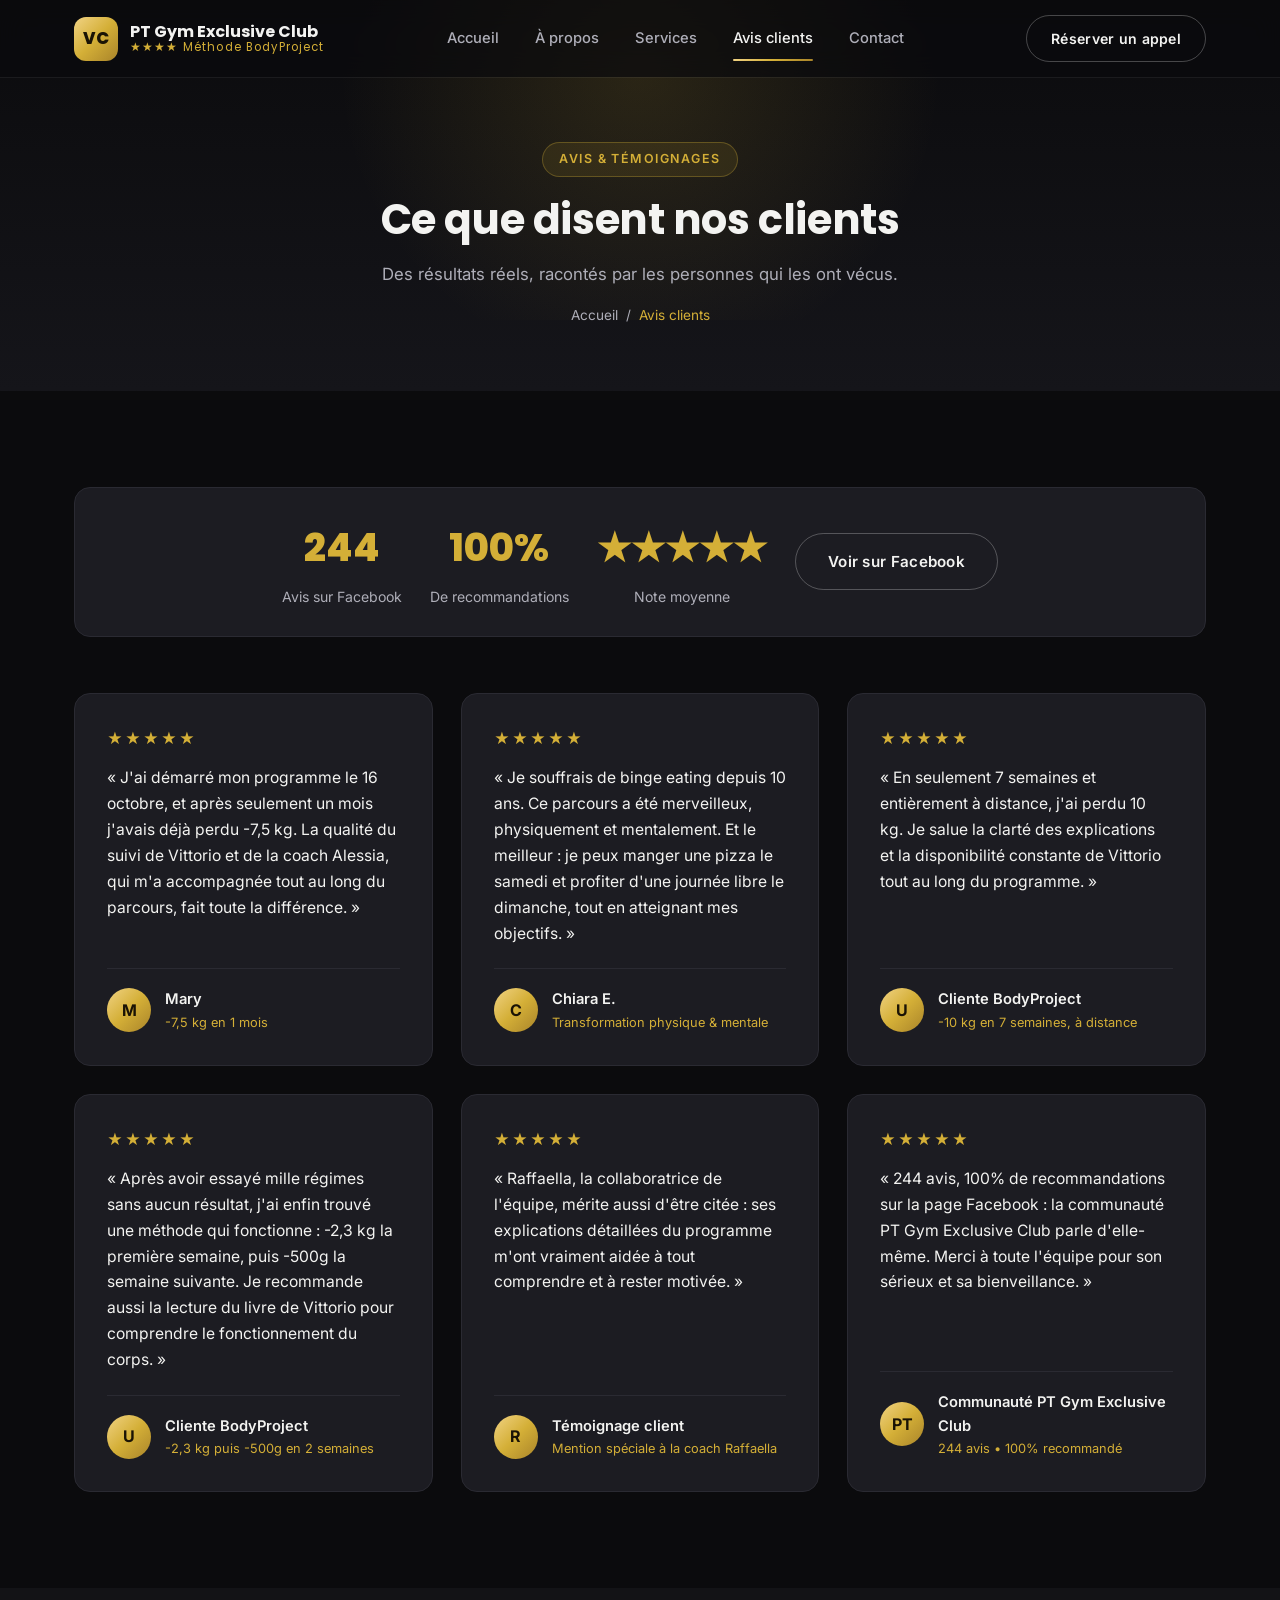
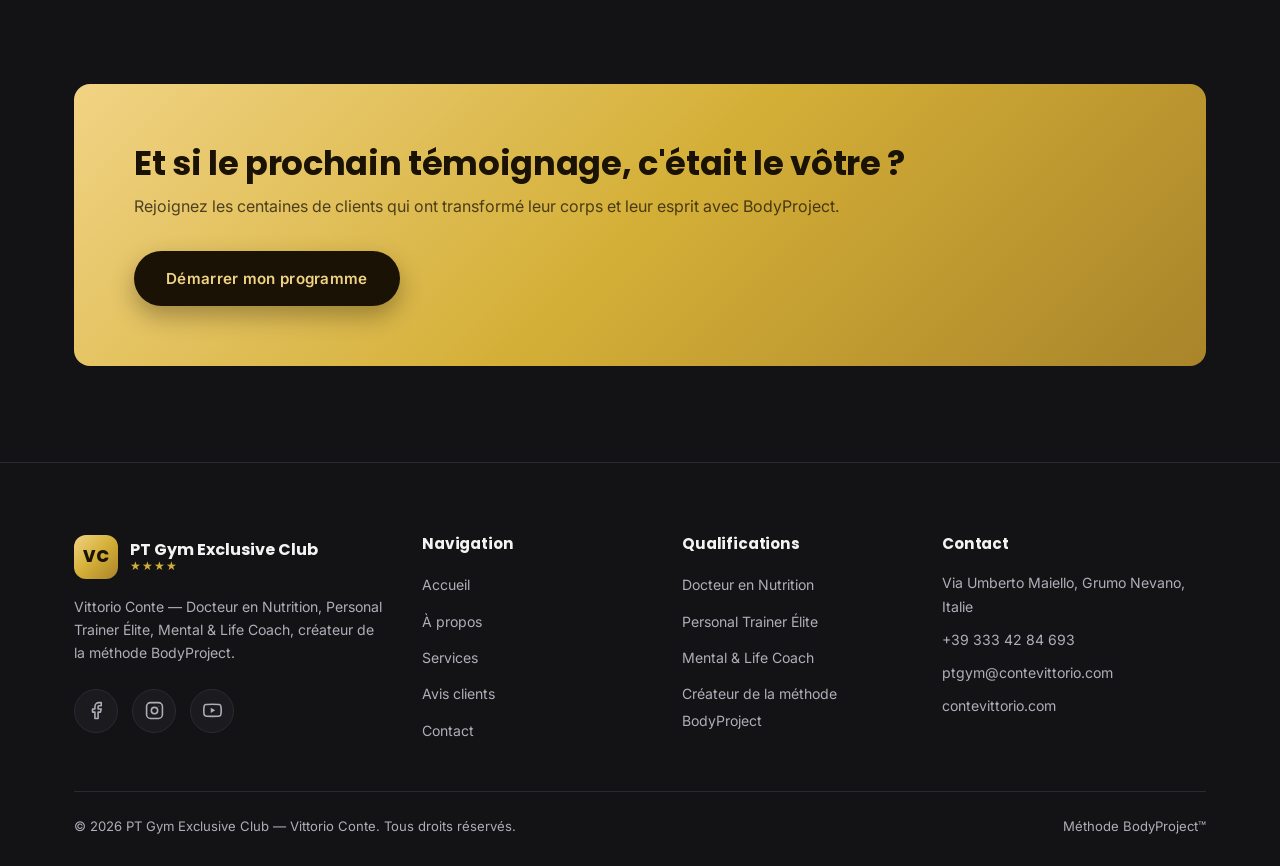
==== avis.html @ 621eb00c "Crée le site multipage PT Gym Exclusive Club - Méthode BodyProject Site vitrine responsive (HTML/CSS" ====
<!DOCTYPE html>
<html lang="fr">
<head>
<meta charset="UTF-8">
<meta name="viewport" content="width=device-width, initial-scale=1.0">
<title>Avis &amp; Témoignages clients | PT Gym Exclusive Club</title>
<meta name="description" content="244 avis clients avec 100% de recommandations pour la méthode BodyProject de Vittorio Conte. Découvrez leurs témoignages.">
<link rel="preconnect" href="https://fonts.googleapis.com">
<link rel="preconnect" href="https://fonts.gstatic.com" crossorigin>
<link href="https://fonts.googleapis.com/css2?family=Poppins:wght@600;700;800&family=Inter:wght@400;500;600;700&display=swap" rel="stylesheet">
<link rel="stylesheet" href="assets/css/style.css">
<script>document.documentElement.classList.add("js-ready");</script>
</head>
<body>

<header class="site-header">
  <div class="container">
    <a href="index.html" class="brand">
      <span class="brand-mark">VC</span>
      <span class="brand-text">
        <span class="brand-name">PT Gym Exclusive Club</span>
        <span class="brand-stars">★★★★ Méthode BodyProject</span>
      </span>
    </a>
    <nav class="nav-links">
      <a href="index.html">Accueil</a>
      <a href="a-propos.html">À propos</a>
      <a href="services.html">Services</a>
      <a href="avis.html" class="active">Avis clients</a>
      <a href="contact.html">Contact</a>
    </nav>
    <div class="nav-actions">
      <a href="contact.html" class="btn btn-outline">Réserver un appel</a>
      <button class="nav-toggle" aria-label="Ouvrir le menu">
        <span></span><span></span><span></span>
      </button>
    </div>
  </div>
</header>

<main>

  <section class="page-hero">
    <div class="container">
      <span class="section-tag">Avis &amp; Témoignages</span>
      <h1 class="section-title">Ce que disent nos clients</h1>
      <p class="section-subtitle">Des résultats réels, racontés par les personnes qui les ont vécus.</p>
      <div class="breadcrumb">
        <a href="index.html">Accueil</a><span class="sep">/</span><span class="current">Avis clients</span>
      </div>
    </div>
  </section>

  <section>
    <div class="container">

      <div class="reviews-banner reveal">
        <div class="stat-item">
          <div class="stat-num"><span data-count="244">0</span></div>
          <div class="stat-label">Avis sur Facebook</div>
        </div>
        <div class="stat-item">
          <div class="stat-num"><span data-count="100" data-suffix="%">0</span></div>
          <div class="stat-label">De recommandations</div>
        </div>
        <div class="stat-item">
          <div class="stat-num">★★★★★</div>
          <div class="stat-label">Note moyenne</div>
        </div>
        <a href="https://facebook.com/ptgymcontevittorio" target="_blank" rel="noopener" class="btn btn-outline">Voir sur Facebook</a>
      </div>

      <div class="grid grid-3">

        <div class="testimonial-card reveal">
          <div class="stars">★★★★★</div>
          <p class="testimonial-quote">« J'ai démarré mon programme le 16 octobre, et après seulement un mois j'avais déjà perdu -7,5 kg. La qualité du suivi de Vittorio et de la coach Alessia, qui m'a accompagnée tout au long du parcours, fait toute la différence. »</p>
          <div class="testimonial-author">
            <span class="author-avatar">M</span>
            <div>
              <div class="author-name">Mary</div>
              <div class="author-result">-7,5 kg en 1 mois</div>
            </div>
          </div>
        </div>

        <div class="testimonial-card reveal">
          <div class="stars">★★★★★</div>
          <p class="testimonial-quote">« Je souffrais de binge eating depuis 10 ans. Ce parcours a été merveilleux, physiquement et mentalement. Et le meilleur : je peux manger une pizza le samedi et profiter d'une journée libre le dimanche, tout en atteignant mes objectifs. »</p>
          <div class="testimonial-author">
            <span class="author-avatar">C</span>
            <div>
              <div class="author-name">Chiara E.</div>
              <div class="author-result">Transformation physique &amp; mentale</div>
            </div>
          </div>
        </div>

        <div class="testimonial-card reveal">
          <div class="stars">★★★★★</div>
          <p class="testimonial-quote">« En seulement 7 semaines et entièrement à distance, j'ai perdu 10 kg. Je salue la clarté des explications et la disponibilité constante de Vittorio tout au long du programme. »</p>
          <div class="testimonial-author">
            <span class="author-avatar">U</span>
            <div>
              <div class="author-name">Cliente BodyProject</div>
              <div class="author-result">-10 kg en 7 semaines, à distance</div>
            </div>
          </div>
        </div>

        <div class="testimonial-card reveal">
          <div class="stars">★★★★★</div>
          <p class="testimonial-quote">« Après avoir essayé mille régimes sans aucun résultat, j'ai enfin trouvé une méthode qui fonctionne : -2,3 kg la première semaine, puis -500g la semaine suivante. Je recommande aussi la lecture du livre de Vittorio pour comprendre le fonctionnement du corps. »</p>
          <div class="testimonial-author">
            <span class="author-avatar">U</span>
            <div>
              <div class="author-name">Cliente BodyProject</div>
              <div class="author-result">-2,3 kg puis -500g en 2 semaines</div>
            </div>
          </div>
        </div>

        <div class="testimonial-card reveal">
          <div class="stars">★★★★★</div>
          <p class="testimonial-quote">« Raffaella, la collaboratrice de l'équipe, mérite aussi d'être citée : ses explications détaillées du programme m'ont vraiment aidée à tout comprendre et à rester motivée. »</p>
          <div class="testimonial-author">
            <span class="author-avatar">R</span>
            <div>
              <div class="author-name">Témoignage client</div>
              <div class="author-result">Mention spéciale à la coach Raffaella</div>
            </div>
          </div>
        </div>

        <div class="testimonial-card reveal">
          <div class="stars">★★★★★</div>
          <p class="testimonial-quote">« 244 avis, 100% de recommandations sur la page Facebook : la communauté PT Gym Exclusive Club parle d'elle-même. Merci à toute l'équipe pour son sérieux et sa bienveillance. »</p>
          <div class="testimonial-author">
            <span class="author-avatar">PT</span>
            <div>
              <div class="author-name">Communauté PT Gym Exclusive Club</div>
              <div class="author-result">244 avis &bull; 100% recommandé</div>
            </div>
          </div>
        </div>

      </div>
    </div>
  </section>

  <section style="background: var(--color-bg-alt);">
    <div class="container">
      <div class="cta-band reveal">
        <div>
          <h2>Et si le prochain témoignage, c'était le vôtre ?</h2>
          <p>Rejoignez les centaines de clients qui ont transformé leur corps et leur esprit avec BodyProject.</p>
        </div>
        <a href="contact.html" class="btn btn-primary">Démarrer mon programme</a>
      </div>
    </div>
  </section>

</main>

<footer class="site-footer">
  <div class="container">
    <div class="footer-grid">
      <div class="footer-col">
        <a href="index.html" class="brand" style="margin-bottom: 16px; display: inline-flex;">
          <span class="brand-mark">VC</span>
          <span class="brand-text">
            <span class="brand-name">PT Gym Exclusive Club</span>
            <span class="brand-stars">★★★★</span>
          </span>
        </a>
        <p>Vittorio Conte &mdash; Docteur en Nutrition, Personal Trainer Élite, Mental &amp; Life Coach, créateur de la méthode BodyProject.</p>
        <div class="social-row">
          <a href="https://facebook.com/ptgymcontevittorio" target="_blank" rel="noopener" aria-label="Facebook">
            <svg viewBox="0 0 24 24" fill="none" stroke="currentColor" stroke-width="2" stroke-linecap="round" stroke-linejoin="round"><path d="M18 2h-3a5 5 0 0 0-5 5v3H7v4h3v8h4v-8h3l1-4h-4V7a1 1 0 0 1 1-1h3z"/></svg>
          </a>
          <a href="https://instagram.com/ptgymcontevittorio" target="_blank" rel="noopener" aria-label="Instagram">
            <svg viewBox="0 0 24 24" fill="none" stroke="currentColor" stroke-width="2" stroke-linecap="round" stroke-linejoin="round"><rect x="2" y="2" width="20" height="20" rx="5"/><circle cx="12" cy="12" r="4"/><circle cx="17.5" cy="6.5" r="0.6" fill="currentColor" stroke="none"/></svg>
          </a>
          <a href="https://youtube.com/@contevittorio" target="_blank" rel="noopener" aria-label="YouTube">
            <svg viewBox="0 0 24 24" fill="none" stroke="currentColor" stroke-width="2" stroke-linecap="round" stroke-linejoin="round"><path d="M22.54 6.42a2.78 2.78 0 0 0-1.94-2C18.88 4 12 4 12 4s-6.88 0-8.6.46a2.78 2.78 0 0 0-1.94 2A29 29 0 0 0 1 11.75a29 29 0 0 0 .46 5.33A2.78 2.78 0 0 0 3.4 19c1.72.46 8.6.46 8.6.46s6.88 0 8.6-.46a2.78 2.78 0 0 0 1.94-2 29 29 0 0 0 .46-5.25 29 29 0 0 0-.46-5.33z"/><polygon points="9.75 15.02 15.5 11.75 9.75 8.48 9.75 15.02" fill="currentColor" stroke="none"/></svg>
          </a>
        </div>
      </div>
      <div class="footer-col">
        <h4>Navigation</h4>
        <ul>
          <li><a href="index.html">Accueil</a></li>
          <li><a href="a-propos.html">À propos</a></li>
          <li><a href="services.html">Services</a></li>
          <li><a href="avis.html">Avis clients</a></li>
          <li><a href="contact.html">Contact</a></li>
        </ul>
      </div>
      <div class="footer-col">
        <h4>Qualifications</h4>
        <ul>
          <li><a href="a-propos.html">Docteur en Nutrition</a></li>
          <li><a href="a-propos.html">Personal Trainer Élite</a></li>
          <li><a href="a-propos.html">Mental &amp; Life Coach</a></li>
          <li><a href="a-propos.html">Créateur de la méthode BodyProject</a></li>
        </ul>
      </div>
      <div class="footer-col">
        <h4>Contact</h4>
        <p>Via Umberto Maiello, Grumo Nevano, Italie</p>
        <p><a href="tel:+393334284693">+39 333 42 84 693</a></p>
        <p><a href="mailto:ptgym@contevittorio.com">ptgym@contevittorio.com</a></p>
        <p><a href="https://contevittorio.com" target="_blank" rel="noopener">contevittorio.com</a></p>
      </div>
    </div>
    <div class="footer-bottom">
      <span>&copy; <span id="current-year"></span> PT Gym Exclusive Club &mdash; Vittorio Conte. Tous droits réservés.</span>
      <span>Méthode BodyProject&trade;</span>
    </div>
  </div>
</footer>

<button class="back-to-top" aria-label="Retour en haut">
  <svg viewBox="0 0 24 24" fill="none" stroke="currentColor" stroke-width="2" stroke-linecap="round" stroke-linejoin="round"><line x1="12" y1="19" x2="12" y2="5"/><polyline points="5 12 12 5 19 12"/></svg>
</button>

<script src="assets/js/main.js"></script>
</body>
</html>
---- assets/css/style.css ----
/* ===================================================================
   PT Gym Exclusive Club - Vittorio Conte - Méthode BodyProject
   Feuille de style principale
   =================================================================== */

:root {
  --color-bg: #0b0b0d;
  --color-bg-alt: #131316;
  --color-bg-soft: #1a1a1f;
  --color-card: #1c1c22;
  --color-card-border: #2a2a32;
  --color-text: #f3f3f1;
  --color-text-muted: #aeaeb8;
  --color-gold: #d4af37;
  --color-gold-light: #f1d384;
  --color-gold-dark: #a9842a;
  --gradient-gold: linear-gradient(135deg, #f1d384 0%, #d4af37 50%, #a9842a 100%);
  --gradient-dark: linear-gradient(180deg, #0b0b0d 0%, #15151a 100%);
  --shadow-soft: 0 10px 30px rgba(0, 0, 0, 0.45);
  --shadow-gold: 0 10px 25px rgba(212, 175, 55, 0.25);
  --radius: 16px;
  --radius-sm: 10px;
  --container-width: 1180px;
  --header-height: 78px;
  --font-heading: "Poppins", "Segoe UI", sans-serif;
  --font-body: "Inter", "Segoe UI", sans-serif;
}

* {
  margin: 0;
  padding: 0;
  box-sizing: border-box;
}

html {
  scroll-behavior: smooth;
}

body {
  background-color: var(--color-bg);
  color: var(--color-text);
  font-family: var(--font-body);
  line-height: 1.65;
  -webkit-font-smoothing: antialiased;
  overflow-x: hidden;
}

img, svg {
  max-width: 100%;
  display: block;
}

a {
  color: inherit;
  text-decoration: none;
}

ul {
  list-style: none;
}

button {
  font-family: inherit;
  cursor: pointer;
  border: none;
  background: none;
}

h1, h2, h3, h4 {
  font-family: var(--font-heading);
  font-weight: 700;
  line-height: 1.2;
  letter-spacing: -0.01em;
}

.container {
  width: 100%;
  max-width: var(--container-width);
  margin: 0 auto;
  padding: 0 24px;
}

section {
  padding: 96px 0;
}

@media (max-width: 768px) {
  section { padding: 64px 0; }
}

.section-tag {
  display: inline-flex;
  align-items: center;
  gap: 8px;
  font-size: 0.78rem;
  font-weight: 600;
  letter-spacing: 0.12em;
  text-transform: uppercase;
  color: var(--color-gold);
  background: rgba(212, 175, 55, 0.1);
  border: 1px solid rgba(212, 175, 55, 0.3);
  padding: 6px 16px;
  border-radius: 999px;
  margin-bottom: 18px;
}

.section-title {
  font-size: clamp(1.8rem, 4vw, 2.6rem);
  margin-bottom: 16px;
}

.section-subtitle {
  color: var(--color-text-muted);
  font-size: 1.05rem;
  max-width: 640px;
}

.section-header {
  text-align: center;
  margin: 0 auto 56px;
  display: flex;
  flex-direction: column;
  align-items: center;
}

.section-header .section-subtitle {
  margin: 0 auto;
}

.gold-text {
  background: var(--gradient-gold);
  -webkit-background-clip: text;
  background-clip: text;
  color: transparent;
}

/* ---------------- Buttons ---------------- */

.btn {
  display: inline-flex;
  align-items: center;
  justify-content: center;
  gap: 10px;
  padding: 15px 32px;
  border-radius: 999px;
  font-weight: 600;
  font-size: 0.95rem;
  letter-spacing: 0.02em;
  transition: transform 0.25s ease, box-shadow 0.25s ease, background 0.25s ease;
  white-space: nowrap;
}

.btn-primary {
  background: var(--gradient-gold);
  color: #1a1305;
  box-shadow: var(--shadow-gold);
}

.btn-primary:hover {
  transform: translateY(-3px);
  box-shadow: 0 16px 32px rgba(212, 175, 55, 0.35);
}

.btn-outline {
  background: transparent;
  color: var(--color-text);
  border: 1px solid rgba(255, 255, 255, 0.25);
}

.btn-outline:hover {
  border-color: var(--color-gold);
  color: var(--color-gold);
  transform: translateY(-3px);
}

.btn-block {
  width: 100%;
}

.cta-row {
  display: flex;
  gap: 18px;
  flex-wrap: wrap;
}

/* ---------------- Header / Nav ---------------- */

.site-header {
  position: fixed;
  top: 0;
  left: 0;
  right: 0;
  z-index: 1000;
  height: var(--header-height);
  display: flex;
  align-items: center;
  border-bottom: 1px solid rgba(255, 255, 255, 0.06);
}

.site-header::before {
  content: "";
  position: absolute;
  inset: 0;
  background: rgba(11, 11, 13, 0.7);
  backdrop-filter: blur(14px);
  -webkit-backdrop-filter: blur(14px);
  z-index: -1;
  transition: background 0.3s ease;
}

.site-header.scrolled::before {
  background: rgba(11, 11, 13, 0.92);
}

.site-header .container {
  display: flex;
  align-items: center;
  justify-content: space-between;
  width: 100%;
}

.brand {
  display: flex;
  align-items: center;
  gap: 12px;
  font-family: var(--font-heading);
}

.brand-mark {
  width: 44px;
  height: 44px;
  border-radius: 12px;
  background: var(--gradient-gold);
  color: #1a1305;
  display: flex;
  align-items: center;
  justify-content: center;
  font-weight: 800;
  font-size: 1.05rem;
  letter-spacing: -0.02em;
  flex-shrink: 0;
}

.brand-text {
  display: flex;
  flex-direction: column;
  line-height: 1.15;
}

.brand-text .brand-name {
  font-weight: 700;
  font-size: 1rem;
  color: var(--color-text);
}

.brand-text .brand-stars {
  color: var(--color-gold);
  font-size: 0.72rem;
  letter-spacing: 0.1em;
}

.nav-links {
  display: flex;
  align-items: center;
  gap: 36px;
}

.nav-links a {
  font-size: 0.92rem;
  font-weight: 500;
  color: var(--color-text-muted);
  position: relative;
  padding: 6px 0;
  transition: color 0.2s ease;
}

.nav-links a:hover,
.nav-links a.active {
  color: var(--color-text);
}

.nav-links a.active::after {
  content: "";
  position: absolute;
  left: 0;
  right: 0;
  bottom: -4px;
  height: 2px;
  background: var(--gradient-gold);
  border-radius: 2px;
}

.nav-actions {
  display: flex;
  align-items: center;
  gap: 20px;
}

.nav-actions .btn {
  padding: 11px 24px;
  font-size: 0.88rem;
}

.nav-toggle {
  display: none;
  flex-direction: column;
  justify-content: center;
  gap: 5px;
  width: 40px;
  height: 40px;
  z-index: 1100;
}

.nav-toggle span {
  display: block;
  height: 2px;
  width: 100%;
  background: var(--color-text);
  border-radius: 2px;
  transition: transform 0.3s ease, opacity 0.3s ease;
}

@media (max-width: 920px) {
  .nav-links {
    position: fixed;
    top: var(--header-height);
    left: 0;
    right: 0;
    bottom: 0;
    background: rgba(11, 11, 13, 0.98);
    flex-direction: column;
    justify-content: center;
    gap: 32px;
    transform: translateX(100%);
    transition: transform 0.35s ease;
    backdrop-filter: blur(10px);
  }

  .nav-links.open {
    transform: translateX(0);
  }

  .nav-links a {
    font-size: 1.3rem;
  }

  .nav-actions .btn-outline {
    display: none;
  }

  .nav-toggle {
    display: flex;
  }

  body.nav-open {
    overflow: hidden;
  }

  .nav-toggle.active span:nth-child(1) {
    transform: translateY(7px) rotate(45deg);
  }
  .nav-toggle.active span:nth-child(2) {
    opacity: 0;
  }
  .nav-toggle.active span:nth-child(3) {
    transform: translateY(-7px) rotate(-45deg);
  }
}

/* ---------------- Hero ---------------- */

.hero {
  position: relative;
  padding-top: calc(var(--header-height) + 90px);
  padding-bottom: 100px;
  overflow: hidden;
  background: var(--gradient-dark);
}

.hero::before {
  content: "";
  position: absolute;
  top: -200px;
  right: -160px;
  width: 600px;
  height: 600px;
  background: radial-gradient(circle, rgba(212, 175, 55, 0.18), transparent 70%);
  pointer-events: none;
}

.hero::after {
  content: "";
  position: absolute;
  bottom: -240px;
  left: -200px;
  width: 560px;
  height: 560px;
  background: radial-gradient(circle, rgba(212, 175, 55, 0.1), transparent 70%);
  pointer-events: none;
}

.hero-grid {
  display: grid;
  grid-template-columns: 1.1fr 0.9fr;
  gap: 56px;
  align-items: center;
  position: relative;
  z-index: 1;
}

.hero-title {
  font-size: clamp(2.3rem, 5vw, 3.6rem);
  margin-bottom: 22px;
}

.hero-text {
  color: var(--color-text-muted);
  font-size: 1.1rem;
  max-width: 540px;
  margin-bottom: 36px;
}

.hero-stats {
  display: flex;
  gap: 36px;
  margin-top: 48px;
  flex-wrap: wrap;
}

.hero-stat-num {
  font-family: var(--font-heading);
  font-size: 1.9rem;
  font-weight: 800;
  color: var(--color-gold);
}

.hero-stat-label {
  font-size: 0.82rem;
  color: var(--color-text-muted);
}

.hero-visual {
  position: relative;
}

.hero-card {
  background: var(--color-card);
  border: 1px solid var(--color-card-border);
  border-radius: var(--radius);
  padding: 36px;
  box-shadow: var(--shadow-soft);
  position: relative;
}

.hero-card-badge {
  position: absolute;
  top: -18px;
  right: 28px;
  background: var(--gradient-gold);
  color: #1a1305;
  font-weight: 700;
  font-size: 0.8rem;
  padding: 8px 18px;
  border-radius: 999px;
  box-shadow: var(--shadow-gold);
}

.hero-card h3 {
  font-size: 1.3rem;
  margin-bottom: 18px;
}

.hero-pillars {
  display: flex;
  flex-direction: column;
  gap: 16px;
}

.hero-pillar {
  display: flex;
  align-items: center;
  gap: 14px;
  padding: 14px 16px;
  background: var(--color-bg-soft);
  border-radius: var(--radius-sm);
  border: 1px solid var(--color-card-border);
}

.icon-badge {
  width: 42px;
  height: 42px;
  border-radius: 10px;
  background: rgba(212, 175, 55, 0.12);
  color: var(--color-gold);
  display: flex;
  align-items: center;
  justify-content: center;
  flex-shrink: 0;
}

.icon-badge svg {
  width: 22px;
  height: 22px;
}

.hero-pillar-text strong {
  display: block;
  font-size: 0.95rem;
}

.hero-pillar-text span {
  font-size: 0.8rem;
  color: var(--color-text-muted);
}

@media (max-width: 920px) {
  .hero-grid {
    grid-template-columns: 1fr;
  }
  .hero-text {
    max-width: 100%;
  }
}

/* ---------------- Page Hero (sub pages) ---------------- */

.page-hero {
  padding-top: calc(var(--header-height) + 64px);
  padding-bottom: 64px;
  background: var(--gradient-dark);
  text-align: center;
  position: relative;
  overflow: hidden;
}

.page-hero::before {
  content: "";
  position: absolute;
  top: -180px;
  left: 50%;
  transform: translateX(-50%);
  width: 700px;
  height: 500px;
  background: radial-gradient(circle, rgba(212, 175, 55, 0.15), transparent 70%);
  pointer-events: none;
}

.page-hero .container {
  position: relative;
  z-index: 1;
  display: flex;
  flex-direction: column;
  align-items: center;
}

.breadcrumb {
  margin-top: 16px;
  color: var(--color-text-muted);
  font-size: 0.85rem;
}

.breadcrumb a {
  color: var(--color-text-muted);
}

.breadcrumb a:hover {
  color: var(--color-gold);
}

.breadcrumb .sep {
  margin: 0 8px;
}

.breadcrumb .current {
  color: var(--color-gold);
}

/* ---------------- Cards / Grids ---------------- */

.grid {
  display: grid;
  gap: 28px;
}

.grid-2 { grid-template-columns: repeat(2, 1fr); }
.grid-3 { grid-template-columns: repeat(3, 1fr); }
.grid-4 { grid-template-columns: repeat(4, 1fr); }

@media (max-width: 980px) {
  .grid-3, .grid-4 { grid-template-columns: repeat(2, 1fr); }
}

@media (max-width: 640px) {
  .grid-2, .grid-3, .grid-4 { grid-template-columns: 1fr; }
}

.card {
  background: var(--color-card);
  border: 1px solid var(--color-card-border);
  border-radius: var(--radius);
  padding: 32px;
  transition: transform 0.3s ease, border-color 0.3s ease, box-shadow 0.3s ease;
}

.card:hover {
  transform: translateY(-6px);
  border-color: rgba(212, 175, 55, 0.4);
  box-shadow: var(--shadow-soft);
}

.card .icon-badge {
  margin-bottom: 20px;
  width: 52px;
  height: 52px;
}

.card .icon-badge svg {
  width: 26px;
  height: 26px;
}

.card h3 {
  font-size: 1.18rem;
  margin-bottom: 12px;
}

.card p {
  color: var(--color-text-muted);
  font-size: 0.95rem;
}

.card ul {
  margin-top: 16px;
  display: flex;
  flex-direction: column;
  gap: 10px;
}

.card ul li {
  display: flex;
  align-items: flex-start;
  gap: 10px;
  font-size: 0.92rem;
  color: var(--color-text-muted);
}

.card ul li svg {
  width: 16px;
  height: 16px;
  color: var(--color-gold);
  flex-shrink: 0;
  margin-top: 4px;
}

.card-featured {
  border-color: var(--color-gold);
  position: relative;
}

.card-featured::before {
  content: "Le plus choisi";
  position: absolute;
  top: -14px;
  left: 28px;
  background: var(--gradient-gold);
  color: #1a1305;
  font-size: 0.72rem;
  font-weight: 700;
  padding: 5px 14px;
  border-radius: 999px;
}

/* ---------------- Stats Band ---------------- */

.stats-band {
  background: var(--color-bg-alt);
  border-top: 1px solid var(--color-card-border);
  border-bottom: 1px solid var(--color-card-border);
}

.stats-band .grid-4 {
  text-align: center;
}

.stat-item .stat-num {
  font-family: var(--font-heading);
  font-size: clamp(1.8rem, 3vw, 2.4rem);
  font-weight: 800;
  color: var(--color-gold);
  margin-bottom: 6px;
}

.stat-item .stat-label {
  color: var(--color-text-muted);
  font-size: 0.88rem;
}

/* ---------------- Steps ---------------- */

.steps {
  display: grid;
  grid-template-columns: repeat(4, 1fr);
  gap: 28px;
  counter-reset: step;
}

@media (max-width: 980px) {
  .steps { grid-template-columns: repeat(2, 1fr); }
}
@media (max-width: 640px) {
  .steps { grid-template-columns: 1fr; }
}

.step {
  position: relative;
  background: var(--color-card);
  border: 1px solid var(--color-card-border);
  border-radius: var(--radius);
  padding: 30px 26px;
}

.step-num {
  font-family: var(--font-heading);
  font-size: 2.2rem;
  font-weight: 800;
  color: rgba(212, 175, 55, 0.35);
  margin-bottom: 12px;
}

.step h4 {
  font-size: 1.05rem;
  margin-bottom: 8px;
}

.step p {
  color: var(--color-text-muted);
  font-size: 0.9rem;
}

/* ---------------- Testimonials ---------------- */

.stars {
  color: var(--color-gold);
  font-size: 0.95rem;
  letter-spacing: 2px;
  margin-bottom: 14px;
}

.testimonial-card {
  background: var(--color-card);
  border: 1px solid var(--color-card-border);
  border-radius: var(--radius);
  padding: 32px;
  display: flex;
  flex-direction: column;
  height: 100%;
}

.testimonial-quote {
  font-size: 0.98rem;
  color: var(--color-text);
  margin-bottom: 22px;
  flex-grow: 1;
}

.testimonial-author {
  display: flex;
  align-items: center;
  gap: 14px;
  border-top: 1px solid var(--color-card-border);
  padding-top: 18px;
}

.author-avatar {
  width: 44px;
  height: 44px;
  border-radius: 50%;
  background: var(--gradient-gold);
  color: #1a1305;
  display: flex;
  align-items: center;
  justify-content: center;
  font-weight: 700;
  flex-shrink: 0;
}

.author-name {
  font-weight: 600;
  font-size: 0.92rem;
}

.author-result {
  font-size: 0.8rem;
  color: var(--color-gold);
}

.reviews-banner {
  display: flex;
  align-items: center;
  justify-content: center;
  gap: 28px;
  flex-wrap: wrap;
  background: var(--color-card);
  border: 1px solid var(--color-card-border);
  border-radius: var(--radius);
  padding: 28px 36px;
  margin-bottom: 56px;
}

.reviews-banner .stat-item {
  text-align: center;
}

/* ---------------- Timeline (about page) ---------------- */

.qualif-list {
  display: flex;
  flex-direction: column;
  gap: 18px;
}

.qualif-item {
  display: flex;
  gap: 18px;
  align-items: flex-start;
  background: var(--color-card);
  border: 1px solid var(--color-card-border);
  border-radius: var(--radius-sm);
  padding: 20px 22px;
}

.qualif-item h4 {
  font-size: 1.02rem;
  margin-bottom: 4px;
}

.qualif-item p {
  color: var(--color-text-muted);
  font-size: 0.9rem;
}

.profile-card {
  background: var(--color-card);
  border: 1px solid var(--color-card-border);
  border-radius: var(--radius);
  padding: 12px;
  box-shadow: var(--shadow-soft);
}

.profile-photo {
  width: 100%;
  aspect-ratio: 4/5;
  border-radius: calc(var(--radius) - 4px);
  background: linear-gradient(160deg, #25252c, #0e0e10 70%);
  display: flex;
  align-items: center;
  justify-content: center;
  position: relative;
  overflow: hidden;
}

.profile-photo .initials {
  font-family: var(--font-heading);
  font-size: 5.5rem;
  font-weight: 800;
  background: var(--gradient-gold);
  -webkit-background-clip: text;
  background-clip: text;
  color: transparent;
  opacity: 0.9;
}

.profile-photo::after {
  content: "";
  position: absolute;
  inset: 0;
  background: radial-gradient(circle at 70% 20%, rgba(212,175,55,0.18), transparent 60%);
}

.profile-caption {
  text-align: center;
  padding: 18px 8px 6px;
}

.profile-caption strong {
  display: block;
  font-size: 1.1rem;
}

.profile-caption span {
  color: var(--color-gold);
  font-size: 0.85rem;
}

/* ---------------- Contact ---------------- */

.contact-grid {
  display: grid;
  grid-template-columns: 0.9fr 1.1fr;
  gap: 48px;
  align-items: start;
}

@media (max-width: 920px) {
  .contact-grid { grid-template-columns: 1fr; }
}

.contact-info-card {
  background: var(--color-card);
  border: 1px solid var(--color-card-border);
  border-radius: var(--radius);
  padding: 36px;
}

.contact-info-item {
  display: flex;
  gap: 16px;
  align-items: flex-start;
  padding: 18px 0;
  border-bottom: 1px solid var(--color-card-border);
}

.contact-info-item:last-child {
  border-bottom: none;
}

.contact-info-item strong {
  display: block;
  font-size: 0.95rem;
  margin-bottom: 3px;
}

.contact-info-item p, .contact-info-item a {
  color: var(--color-text-muted);
  font-size: 0.92rem;
}

.contact-info-item a:hover {
  color: var(--color-gold);
}

.social-row {
  display: flex;
  gap: 14px;
  margin-top: 24px;
}

.social-row a {
  width: 44px;
  height: 44px;
  border-radius: 50%;
  background: var(--color-bg-soft);
  border: 1px solid var(--color-card-border);
  display: flex;
  align-items: center;
  justify-content: center;
  color: var(--color-text-muted);
  transition: all 0.25s ease;
}

.social-row a svg {
  width: 19px;
  height: 19px;
}

.social-row a:hover {
  background: var(--gradient-gold);
  color: #1a1305;
  border-color: transparent;
  transform: translateY(-3px);
}

.map-frame {
  border-radius: var(--radius);
  overflow: hidden;
  border: 1px solid var(--color-card-border);
  margin-top: 24px;
  filter: grayscale(0.3) contrast(1.05);
}

.map-frame iframe {
  width: 100%;
  height: 260px;
  border: 0;
  display: block;
}

.contact-form-card {
  background: var(--color-card);
  border: 1px solid var(--color-card-border);
  border-radius: var(--radius);
  padding: 40px;
}

.form-row {
  display: grid;
  grid-template-columns: 1fr 1fr;
  gap: 20px;
}

@media (max-width: 560px) {
  .form-row { grid-template-columns: 1fr; }
}

.form-group {
  margin-bottom: 22px;
}

.form-group label {
  display: block;
  font-size: 0.85rem;
  font-weight: 600;
  margin-bottom: 8px;
  color: var(--color-text-muted);
}

.form-group input,
.form-group select,
.form-group textarea {
  width: 100%;
  background: var(--color-bg-soft);
  border: 1px solid var(--color-card-border);
  border-radius: var(--radius-sm);
  padding: 13px 16px;
  color: var(--color-text);
  font-size: 0.95rem;
  font-family: inherit;
  transition: border-color 0.2s ease, box-shadow 0.2s ease;
}

.form-group textarea {
  resize: vertical;
  min-height: 130px;
}

.form-group input:focus,
.form-group select:focus,
.form-group textarea:focus {
  outline: none;
  border-color: var(--color-gold);
  box-shadow: 0 0 0 3px rgba(212, 175, 55, 0.15);
}

.form-error {
  color: #e8625f;
  font-size: 0.78rem;
  margin-top: 6px;
  min-height: 16px;
}

.form-status {
  margin-top: 18px;
  font-size: 0.9rem;
  padding: 14px 16px;
  border-radius: var(--radius-sm);
  display: none;
}

.form-status.success {
  display: block;
  background: rgba(76, 175, 80, 0.12);
  border: 1px solid rgba(76, 175, 80, 0.35);
  color: #8fd99a;
}

.form-status.error {
  display: block;
  background: rgba(232, 98, 95, 0.12);
  border: 1px solid rgba(232, 98, 95, 0.35);
  color: #f1a3a0;
}

/* ---------------- CTA Band ---------------- */

.cta-band {
  background: var(--gradient-gold);
  border-radius: var(--radius);
  padding: 60px;
  display: flex;
  align-items: center;
  justify-content: space-between;
  gap: 32px;
  flex-wrap: wrap;
  color: #1a1305;
  position: relative;
  overflow: hidden;
}

.cta-band h2 {
  font-size: clamp(1.5rem, 3vw, 2.1rem);
  margin-bottom: 8px;
  color: #1a1305;
}

.cta-band p {
  color: rgba(26, 19, 5, 0.75);
  font-size: 1rem;
}

.cta-band .btn-primary {
  background: #1a1305;
  color: var(--color-gold-light);
  box-shadow: 0 10px 25px rgba(0, 0, 0, 0.3);
}

.cta-band .btn-primary:hover {
  box-shadow: 0 16px 32px rgba(0, 0, 0, 0.4);
}

/* ---------------- Footer ---------------- */

.site-footer {
  background: var(--color-bg-alt);
  border-top: 1px solid var(--color-card-border);
  padding: 72px 0 28px;
}

.footer-grid {
  display: grid;
  grid-template-columns: 1.4fr 1fr 1fr 1.2fr;
  gap: 40px;
  margin-bottom: 48px;
}

@media (max-width: 860px) {
  .footer-grid { grid-template-columns: 1fr 1fr; }
}

@media (max-width: 560px) {
  .footer-grid { grid-template-columns: 1fr; }
}

.footer-col h4 {
  font-size: 0.95rem;
  margin-bottom: 18px;
  color: var(--color-text);
}

.footer-col p {
  color: var(--color-text-muted);
  font-size: 0.88rem;
  margin-bottom: 10px;
}

.footer-col ul {
  display: flex;
  flex-direction: column;
  gap: 10px;
}

.footer-col ul li a {
  color: var(--color-text-muted);
  font-size: 0.88rem;
  transition: color 0.2s ease;
}

.footer-col ul li a:hover {
  color: var(--color-gold);
}

.footer-bottom {
  border-top: 1px solid var(--color-card-border);
  padding-top: 24px;
  display: flex;
  align-items: center;
  justify-content: space-between;
  flex-wrap: wrap;
  gap: 12px;
  color: var(--color-text-muted);
  font-size: 0.82rem;
}

/* ---------------- Back to top ---------------- */

.back-to-top {
  position: fixed;
  bottom: 28px;
  right: 28px;
  width: 48px;
  height: 48px;
  border-radius: 50%;
  background: var(--gradient-gold);
  color: #1a1305;
  display: flex;
  align-items: center;
  justify-content: center;
  box-shadow: var(--shadow-gold);
  opacity: 0;
  visibility: hidden;
  transform: translateY(12px);
  transition: all 0.3s ease;
  z-index: 900;
}

.back-to-top.visible {
  opacity: 1;
  visibility: visible;
  transform: translateY(0);
}

.back-to-top svg {
  width: 20px;
  height: 20px;
}

/* ---------------- Reveal animation ---------------- */

.reveal {
  opacity: 1;
  transform: none;
}

html.js-ready .reveal {
  opacity: 0;
  transform: translateY(24px);
  transition: opacity 0.7s ease, transform 0.7s ease;
}

html.js-ready .reveal.in-view {
  opacity: 1;
  transform: translateY(0);
}

/* ---------------- Misc ---------------- */

.text-center { text-align: center; }
.mt-32 { margin-top: 32px; }
.mb-32 { margin-bottom: 32px; }

.badge-elite {
  display: inline-flex;
  align-items: center;
  gap: 8px;
  background: var(--color-bg-soft);
  border: 1px solid var(--color-card-border);
  padding: 8px 18px;
  border-radius: 999px;
  font-size: 0.82rem;
  color: var(--color-text-muted);
}
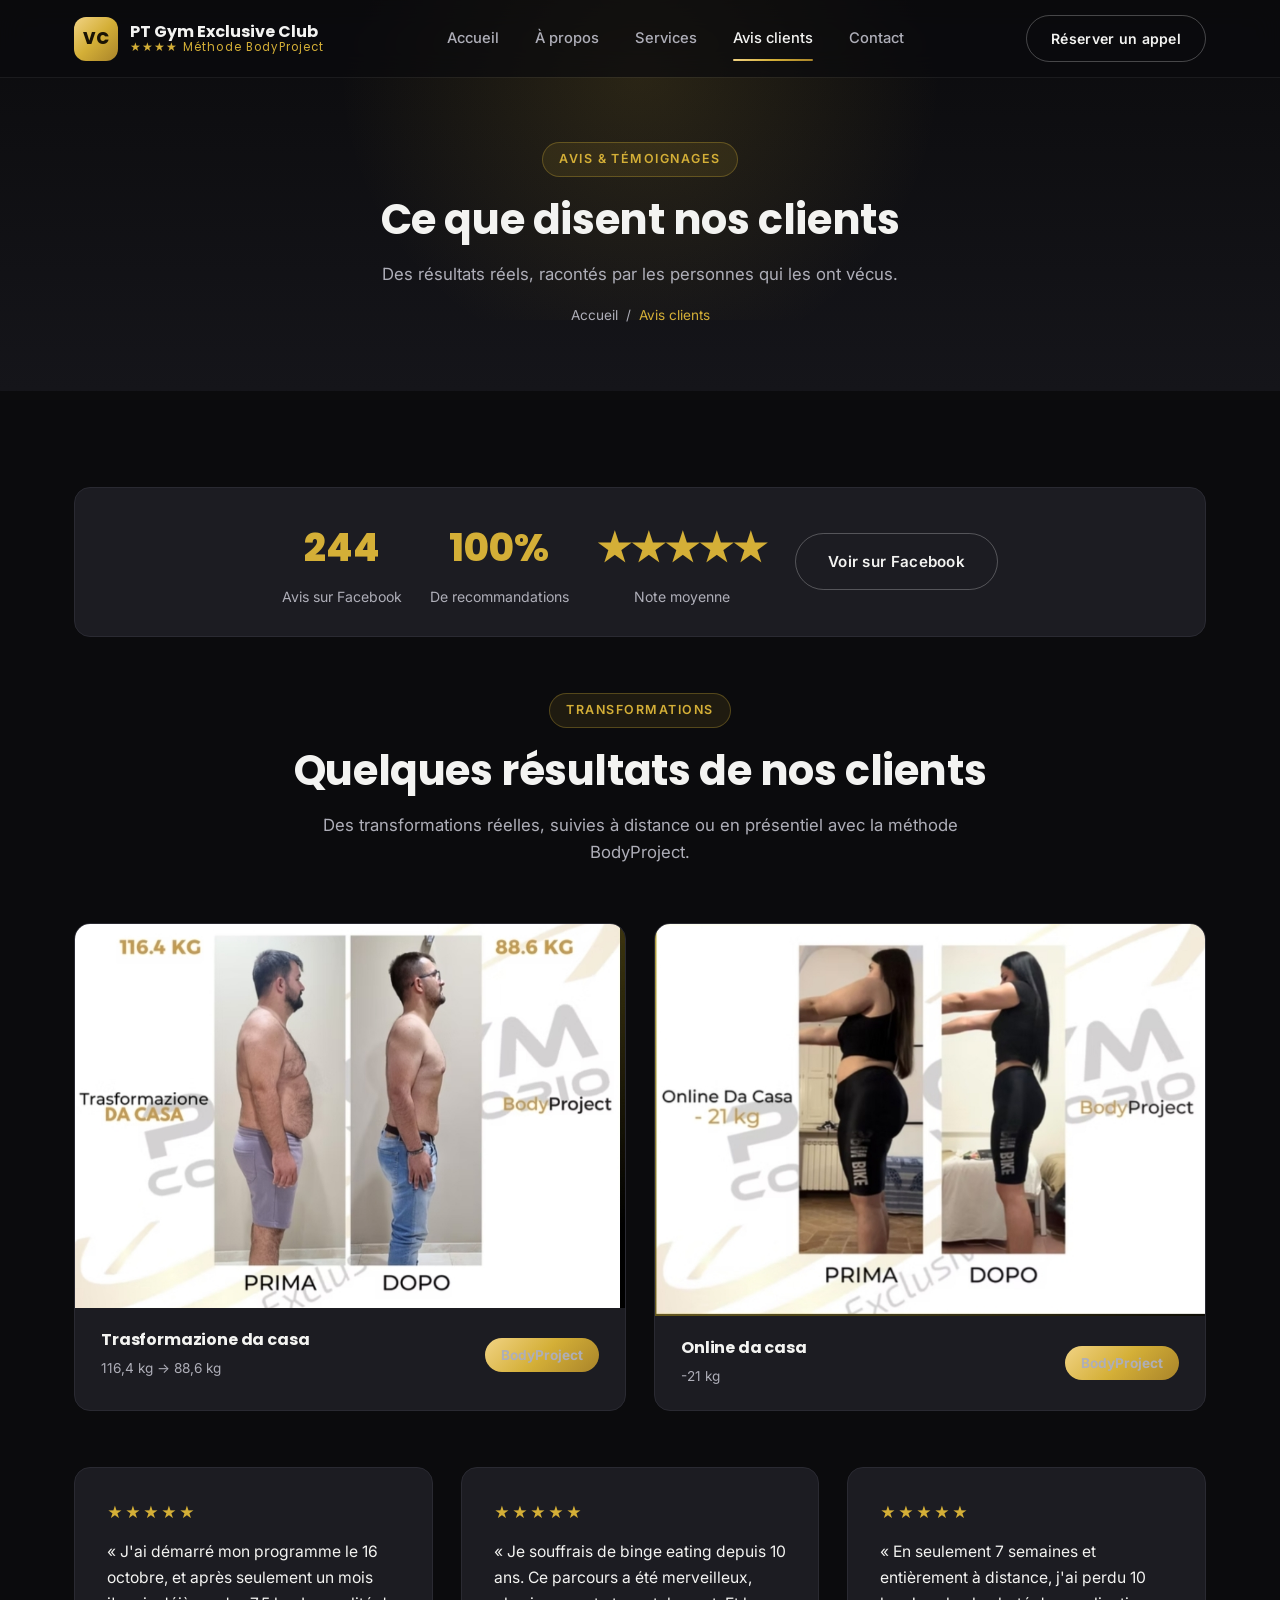
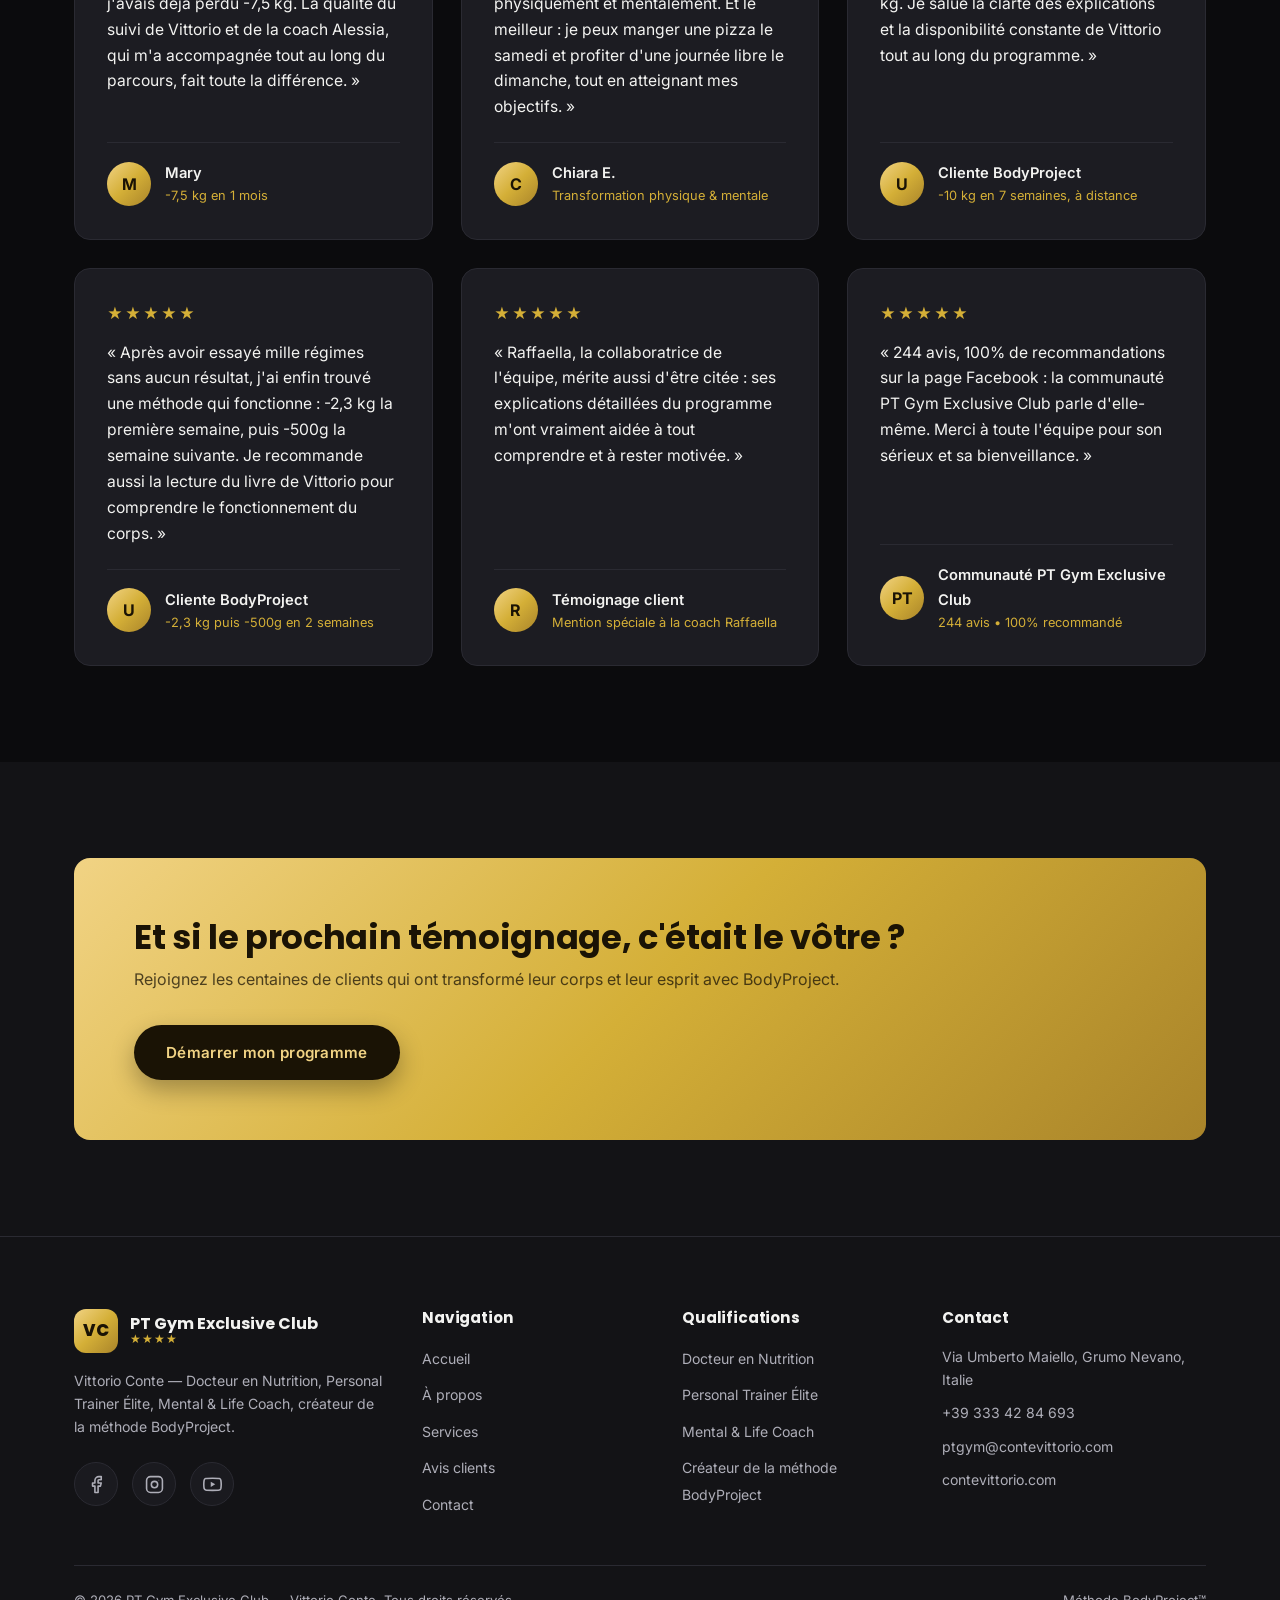
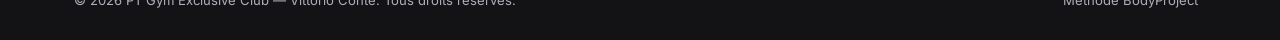
==== commit dc829917: "Ajoute la photo d'équipe en fond de la page d'accueil et les résultats clients https://claude.ai/cod" ====
--- a/avis.html
+++ b/avis.html
@@ -70,6 +70,35 @@
         <a href="https://facebook.com/ptgymcontevittorio" target="_blank" rel="noopener" class="btn btn-outline">Voir sur Facebook</a>
       </div>
 
+      <div class="section-header reveal">
+        <span class="section-tag">Transformations</span>
+        <h2 class="section-title">Quelques résultats de nos clients</h2>
+        <p class="section-subtitle">Des transformations réelles, suivies à distance ou en présentiel avec la méthode BodyProject.</p>
+      </div>
+
+      <div class="grid grid-2" style="margin-bottom: 56px;">
+        <div class="transform-card reveal">
+          <img src="assets/img/transformation-homme.jpg" alt="Transformation physique d'un client BodyProject, de 116,4 kg à 88,6 kg" loading="lazy">
+          <div class="transform-card-caption">
+            <div>
+              <h4>Trasformazione da casa</h4>
+              <span>116,4 kg &rarr; 88,6 kg</span>
+            </div>
+            <span class="transform-card-tag">BodyProject</span>
+          </div>
+        </div>
+        <div class="transform-card reveal">
+          <img src="assets/img/transformation-femme.jpg" alt="Transformation physique d'une cliente BodyProject, perte de 21 kg en ligne" loading="lazy">
+          <div class="transform-card-caption">
+            <div>
+              <h4>Online da casa</h4>
+              <span>-21 kg</span>
+            </div>
+            <span class="transform-card-tag">BodyProject</span>
+          </div>
+        </div>
+      </div>
+
       <div class="grid grid-3">
 
         <div class="testimonial-card reveal">
--- a/assets/css/style.css
+++ b/assets/css/style.css
@@ -374,7 +374,9 @@
   padding-top: calc(var(--header-height) + 90px);
   padding-bottom: 100px;
   overflow: hidden;
-  background: var(--gradient-dark);
+  background:
+    linear-gradient(180deg, rgba(11, 11, 13, 0.92) 0%, rgba(11, 11, 13, 0.88) 55%, #0b0b0d 100%),
+    url("img/team-photo.jpg") center 20% / cover no-repeat;
 }
 
 .hero::before {
@@ -794,6 +796,48 @@
   color: var(--color-gold);
 }
 
+.transform-card {
+  background: var(--color-card);
+  border: 1px solid var(--color-card-border);
+  border-radius: var(--radius);
+  overflow: hidden;
+}
+
+.transform-card img {
+  display: block;
+  width: 100%;
+  height: auto;
+}
+
+.transform-card-caption {
+  padding: 22px 26px;
+  display: flex;
+  align-items: center;
+  justify-content: space-between;
+  gap: 16px;
+  flex-wrap: wrap;
+}
+
+.transform-card-caption h4 {
+  font-size: 1rem;
+  margin-bottom: 4px;
+}
+
+.transform-card-caption span {
+  font-size: 0.85rem;
+  color: var(--color-text-muted);
+}
+
+.transform-card-tag {
+  background: var(--gradient-gold);
+  color: #1a1305;
+  font-weight: 700;
+  font-size: 0.85rem;
+  padding: 6px 16px;
+  border-radius: 999px;
+  white-space: nowrap;
+}
+
 .reviews-banner {
   display: flex;
   align-items: center;
